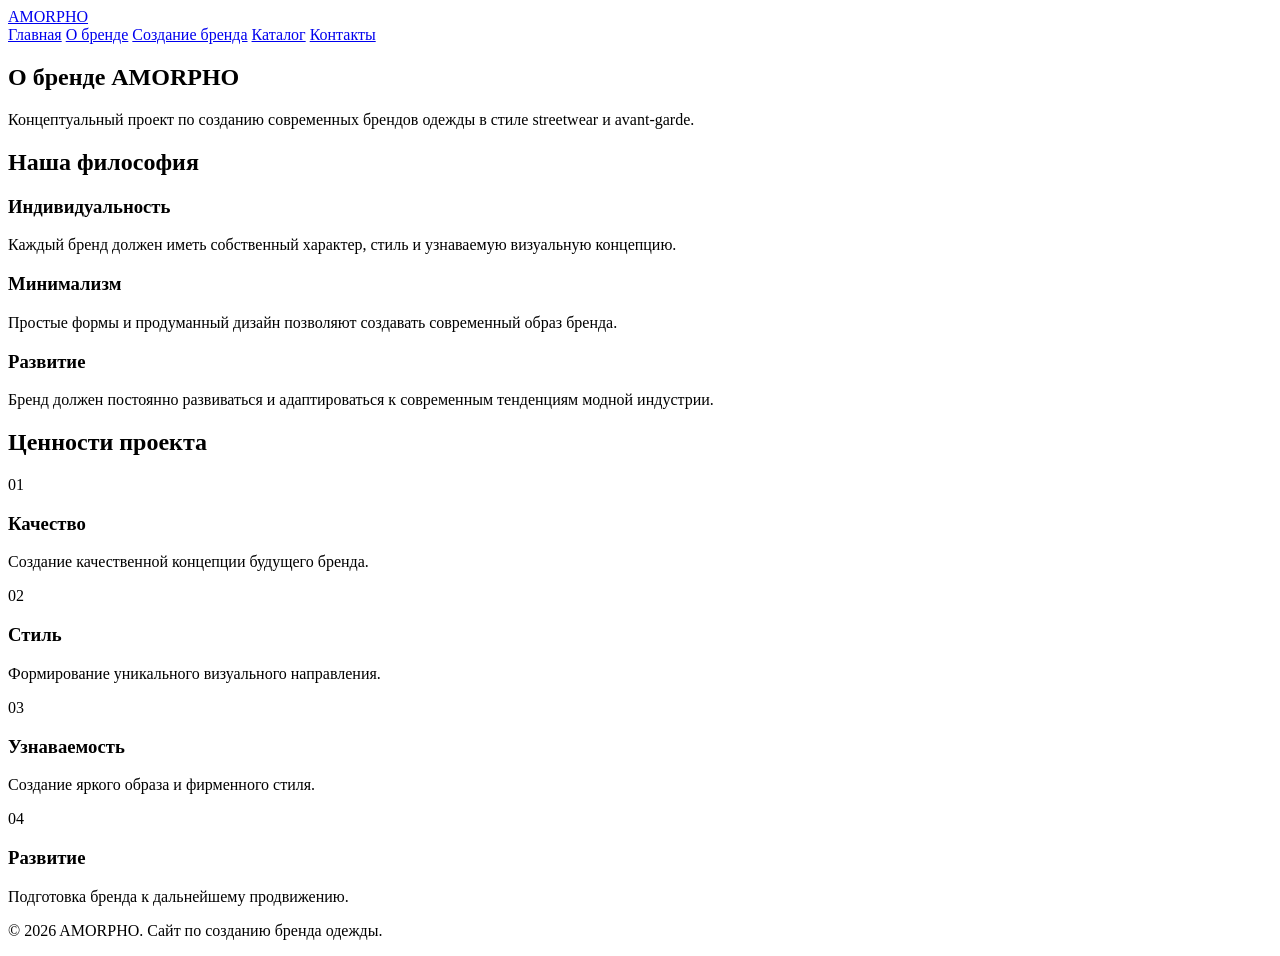
==== about.html @ 742e9d92 "Add files via upload" ====
<!DOCTYPE html>
<html lang="ru">
<head>
    <meta charset="UTF-8">
    <meta name="viewport" content="width=device-width, initial-scale=1.0">
    <title>О бренде — AMORPHO</title>
    <link rel="stylesheet" href="css/style.css">
</head>
<body>

<header class="header">
    <div class="container header__inner">
        <a href="index.html" class="logo">AMORPHO</a>

        <nav class="nav">
            <a href="index.html">Главная</a>
            <a href="about.html" class="active">О бренде</a>
            <a href="create-brand.html">Создание бренда</a>
            <a href="catalog.html">Каталог</a>
            <a href="contacts.html">Контакты</a>
        </nav>
    </div>
</header>

<section class="page-header">
    <div class="container">
        <h1>О бренде AMORPHO</h1>
        <p>
            Концептуальный проект по созданию современных брендов одежды
            в стиле streetwear и avant-garde.
        </p>
    </div>
</section>

<section class="about-brand">
    <div class="container">
        <h2 class="section-title">Наша философия</h2>

        <div class="about-grid">
            <div class="about-card">
                <h3>Индивидуальность</h3>
                <p>
                    Каждый бренд должен иметь собственный характер,
                    стиль и узнаваемую визуальную концепцию.
                </p>
            </div>

            <div class="about-card">
                <h3>Минимализм</h3>
                <p>
                    Простые формы и продуманный дизайн позволяют
                    создавать современный образ бренда.
                </p>
            </div>

            <div class="about-card">
                <h3>Развитие</h3>
                <p>
                    Бренд должен постоянно развиваться и адаптироваться
                    к современным тенденциям модной индустрии.
                </p>
            </div>
        </div>
    </div>
</section>

<section class="steps">
    <div class="container">
        <h2 class="section-title">Ценности проекта</h2>

        <div class="steps__list">
            <div class="step">
                <span>01</span>
                <h3>Качество</h3>
                <p>Создание качественной концепции будущего бренда.</p>
            </div>

            <div class="step">
                <span>02</span>
                <h3>Стиль</h3>
                <p>Формирование уникального визуального направления.</p>
            </div>

            <div class="step">
                <span>03</span>
                <h3>Узнаваемость</h3>
                <p>Создание яркого образа и фирменного стиля.</p>
            </div>

            <div class="step">
                <span>04</span>
                <h3>Развитие</h3>
                <p>Подготовка бренда к дальнейшему продвижению.</p>
            </div>
        </div>
    </div>
</section>

<footer class="footer">
    <div class="container">
        <p>© 2026 AMORPHO. Сайт по созданию бренда одежды.</p>
    </div>
</footer>

</body>
</html>
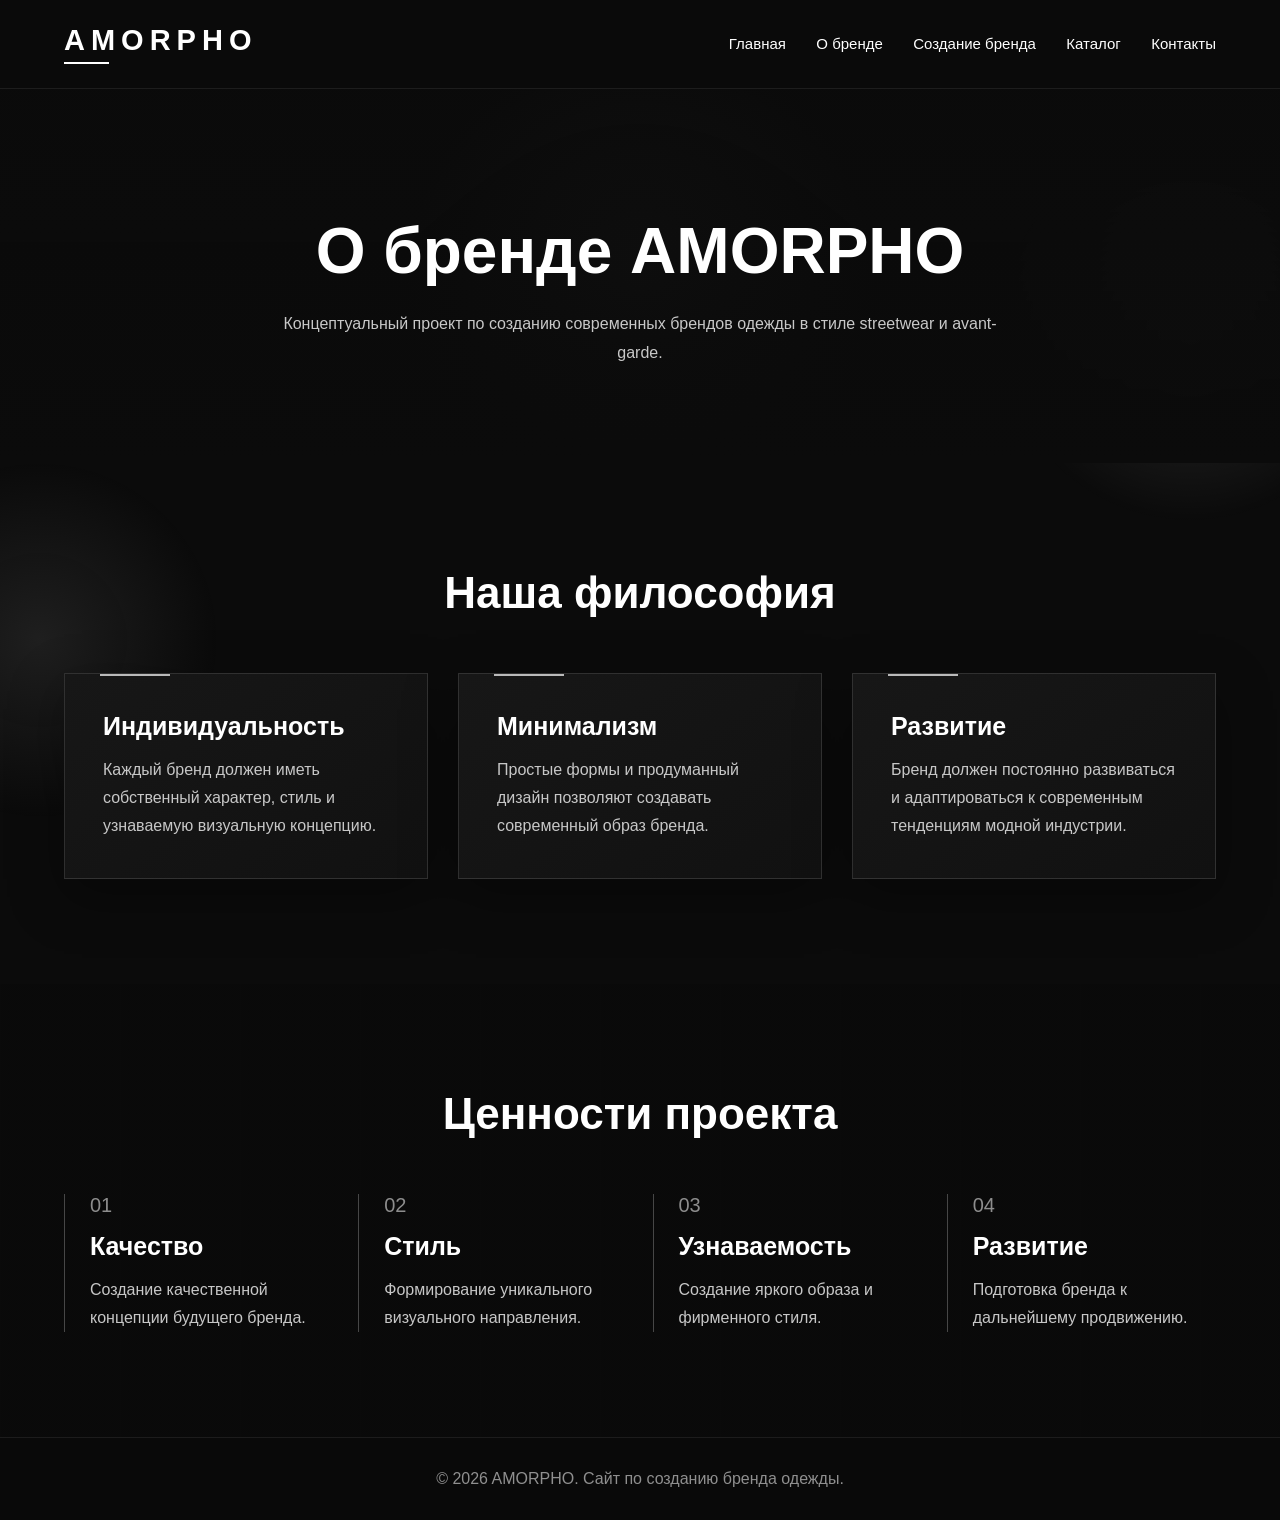
==== commit 4f18bff6: "Update about.html" ====
--- a/about.html
+++ b/about.html
@@ -4,7 +4,7 @@
     <meta charset="UTF-8">
     <meta name="viewport" content="width=device-width, initial-scale=1.0">
     <title>О бренде — AMORPHO</title>
-    <link rel="stylesheet" href="css/style.css">
+    <link rel="stylesheet" href="style.css">
 </head>
 <body>
 
@@ -37,6 +37,7 @@
         <h2 class="section-title">Наша философия</h2>
 
         <div class="about-grid">
+
             <div class="about-card">
                 <h3>Индивидуальность</h3>
                 <p>
@@ -60,6 +61,7 @@
                     к современным тенденциям модной индустрии.
                 </p>
             </div>
+
         </div>
     </div>
 </section>
@@ -69,29 +71,39 @@
         <h2 class="section-title">Ценности проекта</h2>
 
         <div class="steps__list">
+
             <div class="step">
                 <span>01</span>
                 <h3>Качество</h3>
-                <p>Создание качественной концепции будущего бренда.</p>
+                <p>
+                    Создание качественной концепции будущего бренда.
+                </p>
             </div>
 
             <div class="step">
                 <span>02</span>
                 <h3>Стиль</h3>
-                <p>Формирование уникального визуального направления.</p>
+                <p>
+                    Формирование уникального визуального направления.
+                </p>
             </div>
 
             <div class="step">
                 <span>03</span>
                 <h3>Узнаваемость</h3>
-                <p>Создание яркого образа и фирменного стиля.</p>
+                <p>
+                    Создание яркого образа и фирменного стиля.
+                </p>
             </div>
 
             <div class="step">
                 <span>04</span>
                 <h3>Развитие</h3>
-                <p>Подготовка бренда к дальнейшему продвижению.</p>
+                <p>
+                    Подготовка бренда к дальнейшему продвижению.
+                </p>
             </div>
+
         </div>
     </div>
 </section>
@@ -103,4 +115,4 @@
 </footer>
 
 </body>
-</html>+</html>
--- a/style.css
+++ b/style.css
@@ -0,0 +1,615 @@
+* {
+    margin: 0;
+    padding: 0;
+    box-sizing: border-box;
+}
+
+body {
+    font-family: Arial, sans-serif;
+    background: #0b0b0b;
+    color: white;
+}
+
+body::before {
+    content: "";
+    position: fixed;
+    width: 420px;
+    height: 420px;
+    right: -120px;
+    top: 120px;
+    background: radial-gradient(circle, rgba(255,255,255,0.13), transparent 65%);
+    pointer-events: none;
+    z-index: -1;
+}
+
+body::after {
+    content: "";
+    position: fixed;
+    width: 360px;
+    height: 360px;
+    left: -140px;
+    bottom: 80px;
+    background: radial-gradient(circle, rgba(120,120,120,0.18), transparent 70%);
+    pointer-events: none;
+    z-index: -1;
+}
+
+.container {
+    width: 90%;
+    max-width: 1200px;
+    margin: 0 auto;
+}
+
+/* Header */
+
+.header {
+    padding: 24px 0;
+    border-bottom: 1px solid rgba(255,255,255,0.08);
+    background: rgba(11, 11, 11, 0.88);
+    backdrop-filter: blur(12px);
+    position: sticky;
+    top: 0;
+    z-index: 10;
+}
+
+.header__inner {
+    display: flex;
+    justify-content: space-between;
+    align-items: center;
+}
+
+.logo {
+    color: white;
+    text-decoration: none;
+    font-size: 29px;
+    font-weight: bold;
+    letter-spacing: 6px;
+}
+
+.logo::after {
+    content: "";
+    display: block;
+    height: 2px;
+    width: 45px;
+    margin-top: 5px;
+    background: white;
+}
+
+.nav a {
+    color: white;
+    text-decoration: none;
+    margin-left: 26px;
+    transition: 0.3s;
+    font-size: 15px;
+    position: relative;
+}
+
+.nav a::after {
+    content: "";
+    position: absolute;
+    width: 0;
+    height: 1px;
+    background: white;
+    left: 0;
+    bottom: -6px;
+    transition: 0.3s;
+}
+
+.nav a:hover::after {
+    width: 100%;
+}
+
+.nav a:hover {
+    color: #d4d4d4;
+}
+
+/* Hero */
+
+.hero {
+    min-height: 86vh;
+    display: flex;
+    align-items: center;
+    background:
+        linear-gradient(rgba(11, 11, 11, 0.72), rgba(11, 11, 11, 0.98)),
+        radial-gradient(circle at 75% 45%, #3a3a3a, transparent 28%),
+        linear-gradient(135deg, #0b0b0b 0%, #171717 55%, #070707 100%);
+    overflow: hidden;
+}
+
+.hero__inner {
+    display: flex;
+    justify-content: space-between;
+    align-items: center;
+    gap: 70px;
+    position: relative;
+}
+
+.hero__inner::before {
+    content: "AMORPHO";
+    position: absolute;
+    right: -40px;
+    top: -115px;
+    font-size: 150px;
+    font-weight: 900;
+    letter-spacing: 14px;
+    color: rgba(255,255,255,0.025);
+    z-index: 0;
+}
+
+.hero__content,
+.hero__card {
+    position: relative;
+    z-index: 1;
+}
+
+.hero__content h1 {
+    font-size: 68px;
+    line-height: 1.05;
+    margin: 20px 0;
+    max-width: 720px;
+}
+
+.hero__subtitle {
+    color: #b4b4b4;
+    text-transform: uppercase;
+    letter-spacing: 3px;
+}
+
+.hero__text {
+    color: #d1d1d1;
+    max-width: 570px;
+    line-height: 1.8;
+    font-size: 17px;
+}
+
+.btn {
+    display: inline-block;
+    margin-top: 30px;
+    padding: 17px 40px;
+    background: white;
+    color: black;
+    text-decoration: none;
+    font-weight: bold;
+    transition: 0.3s;
+    border: 1px solid white;
+    box-shadow: 0 12px 35px rgba(255,255,255,0.08);
+    cursor: pointer;
+}
+
+.btn:hover {
+    transform: translateY(-5px);
+    background: transparent;
+    color: white;
+}
+
+.hero__card {
+    width: 345px;
+    min-height: 245px;
+    padding: 42px;
+    border: 1px solid rgba(255,255,255,0.22);
+    background: rgba(255,255,255,0.045);
+    backdrop-filter: blur(12px);
+    box-shadow: 0 0 60px rgba(255,255,255,0.06);
+}
+
+.hero__card::before {
+    content: "";
+    position: absolute;
+    width: 90px;
+    height: 90px;
+    right: -18px;
+    top: -18px;
+    border-top: 2px solid white;
+    border-right: 2px solid white;
+    opacity: 0.5;
+}
+
+.hero__card span {
+    color: #cfcfcf;
+    letter-spacing: 3px;
+}
+
+.hero__card h2 {
+    font-size: 46px;
+    margin: 25px 0 15px;
+    letter-spacing: 2px;
+}
+
+.hero__card p {
+    color: #cfcfcf;
+}
+
+/* Sections */
+
+.advantages,
+.about-brand,
+.steps,
+.cta {
+    padding: 105px 0;
+}
+
+.section-title {
+    text-align: center;
+    margin-bottom: 55px;
+    font-size: 44px;
+}
+
+.advantages__grid,
+.about-grid {
+    display: grid;
+    grid-template-columns: repeat(3, 1fr);
+    gap: 30px;
+}
+
+.advantage-card,
+.about-card,
+.catalog-card,
+.constructor__form,
+.constructor__result,
+.contacts-form {
+    background: linear-gradient(145deg, #171717, #111);
+    border: 1px solid rgba(255,255,255,0.12);
+    box-shadow: 0 18px 50px rgba(0,0,0,0.35);
+}
+
+.advantage-card,
+.about-card {
+    padding: 38px;
+    transition: 0.3s;
+    position: relative;
+    overflow: hidden;
+}
+
+.advantage-card::before,
+.about-card::before,
+.catalog-card::before {
+    content: "";
+    position: absolute;
+    width: 70px;
+    height: 2px;
+    left: 35px;
+    top: 0;
+    background: white;
+    opacity: 0.7;
+}
+
+.advantage-card:hover,
+.about-card:hover,
+.catalog-card:hover {
+    transform: translateY(-9px);
+    border-color: rgba(255,255,255,0.55);
+}
+
+.advantage-card h3,
+.about-card h3 {
+    margin-bottom: 15px;
+    font-size: 25px;
+}
+
+.advantage-card p,
+.about-card p {
+    color: #c7c7c7;
+    line-height: 1.75;
+}
+
+/* Steps */
+
+.steps {
+    background:
+        linear-gradient(rgba(10,10,10,0.95), rgba(10,10,10,0.95)),
+        repeating-linear-gradient(90deg, rgba(255,255,255,0.04) 0 1px, transparent 1px 120px);
+}
+
+.steps__list {
+    display: grid;
+    grid-template-columns: repeat(4, 1fr);
+    gap: 25px;
+}
+
+.step {
+    border-left: 1px solid rgba(255,255,255,0.25);
+    padding-left: 25px;
+    transition: 0.3s;
+}
+
+.step:hover {
+    transform: translateY(-6px);
+}
+
+.step span {
+    color: #8d8d8d;
+    font-size: 20px;
+}
+
+.step h3 {
+    margin: 15px 0;
+    font-size: 25px;
+}
+
+.step p {
+    color: #c7c7c7;
+    line-height: 1.75;
+}
+
+/* CTA */
+
+.cta {
+    background:
+        radial-gradient(circle at center, #f3f3f3, #ffffff 60%);
+    color: black;
+    text-align: center;
+}
+
+.cta__inner {
+    max-width: 820px;
+}
+
+.cta h2 {
+    font-size: 48px;
+    margin-bottom: 20px;
+}
+
+.cta p {
+    color: #333;
+    line-height: 1.8;
+    font-size: 18px;
+}
+
+.cta .btn {
+    background: black;
+    color: white;
+    border-color: black;
+}
+
+.cta .btn:hover {
+    background: transparent;
+    color: black;
+}
+
+/* Page header */
+
+.page-header {
+    padding: 125px 0 95px;
+    text-align: center;
+    background:
+        linear-gradient(rgba(11,11,11,0.85), rgba(11,11,11,1)),
+        radial-gradient(circle at center, #2b2b2b, transparent 35%);
+}
+
+.page-header h1 {
+    font-size: 64px;
+    margin-bottom: 22px;
+}
+
+.page-header p {
+    color: #c8c8c8;
+    max-width: 720px;
+    margin: 0 auto;
+    line-height: 1.8;
+}
+
+/* Constructor */
+
+.constructor {
+    padding: 80px 0 120px;
+}
+
+.constructor__inner {
+    display: grid;
+    grid-template-columns: 1fr 1fr;
+    gap: 40px;
+}
+
+.constructor__form,
+.constructor__result {
+    padding: 42px;
+}
+
+.constructor__form h2,
+.constructor__result h2 {
+    margin-bottom: 25px;
+    font-size: 34px;
+}
+
+.constructor__form label {
+    display: block;
+    margin: 20px 0 8px;
+    color: #c7c7c7;
+}
+
+.constructor__form input,
+.constructor__form select {
+    width: 100%;
+    padding: 16px;
+    background: #0d0d0d;
+    color: white;
+    border: 1px solid #444;
+    font-size: 16px;
+    outline: none;
+}
+
+.constructor__form input:focus,
+.constructor__form select:focus,
+.contacts-form input:focus,
+.contacts-form textarea:focus {
+    border-color: white;
+}
+
+.constructor__result p {
+    color: #d0d0d0;
+    line-height: 1.75;
+    margin-bottom: 15px;
+}
+
+/* Catalog */
+
+.catalog {
+    padding: 80px 0 120px;
+}
+
+.catalog-grid {
+    display: grid;
+    grid-template-columns: repeat(3, 1fr);
+    gap: 30px;
+}
+
+.catalog-card {
+    padding: 42px;
+    min-height: 240px;
+    transition: 0.3s;
+    position: relative;
+    overflow: hidden;
+}
+
+.catalog-card h3 {
+    font-size: 29px;
+    margin-bottom: 20px;
+}
+
+.catalog-card p {
+    color: #cfcfcf;
+    line-height: 1.75;
+}
+
+/* Contacts */
+
+.contacts {
+    padding: 80px 0 120px;
+}
+
+.contacts-form {
+    max-width: 760px;
+    margin: 0 auto;
+    padding: 42px;
+}
+
+.contacts-form h2 {
+    margin-bottom: 25px;
+    font-size: 34px;
+}
+
+.contacts-form input,
+.contacts-form textarea {
+    width: 100%;
+    padding: 16px;
+    margin-bottom: 20px;
+    background: #0d0d0d;
+    border: 1px solid #444;
+    color: white;
+    font-size: 16px;
+    outline: none;
+}
+
+.contacts-form textarea {
+    min-height: 180px;
+    resize: vertical;
+}
+
+/* Footer */
+
+.footer {
+    padding: 32px 0;
+    text-align: center;
+    border-top: 1px solid rgba(255,255,255,0.08);
+    color: #8f8f8f;
+    background: #090909;
+}
+
+/* Adaptive */
+
+@media (max-width: 900px) {
+    .header__inner {
+        flex-direction: column;
+        gap: 20px;
+    }
+
+    .nav a {
+        margin: 0 10px;
+    }
+
+    .hero__inner {
+        flex-direction: column;
+        align-items: flex-start;
+    }
+
+    .hero__inner::before {
+        display: none;
+    }
+
+    .hero__content h1 {
+        font-size: 44px;
+    }
+
+    .advantages__grid,
+    .about-grid,
+    .steps__list,
+    .catalog-grid,
+    .constructor__inner {
+        grid-template-columns: 1fr;
+    }
+
+    .hero__card {
+        width: 100%;
+    }
+}
+
+@media (max-width: 500px) {
+    .nav {
+        display: flex;
+        flex-direction: column;
+        gap: 10px;
+        text-align: center;
+    }
+
+    .hero__content h1 {
+        font-size: 35px;
+    }
+
+    .section-title {
+        font-size: 31px;
+    }
+
+    .page-header h1 {
+        font-size: 42px;
+    }
+
+    .cta h2 {
+        font-size: 32px;
+    }
+}
+.catalog-number {
+    font-size: 60px;
+    font-weight: 900;
+    color: rgba(255,255,255,0.08);
+    margin-bottom: 15px;
+    letter-spacing: 2px;
+}
+
+.catalog-card {
+    position: relative;
+    overflow: hidden;
+}
+
+.catalog-card::after {
+    content: "";
+    position: absolute;
+    width: 180px;
+    height: 180px;
+    right: -90px;
+    top: -90px;
+    border-radius: 50%;
+    background: rgba(255,255,255,0.03);
+}
+.catalog-card img {
+    width: 100%;
+    height: 260px;
+    object-fit: cover;
+    border-radius: 8px;
+    margin-bottom: 20px;
+    border: 1px solid rgba(255,255,255,0.12);
+    transition: 0.3s;
+}
+
+.catalog-card:hover img {
+    transform: scale(1.03);
+}
